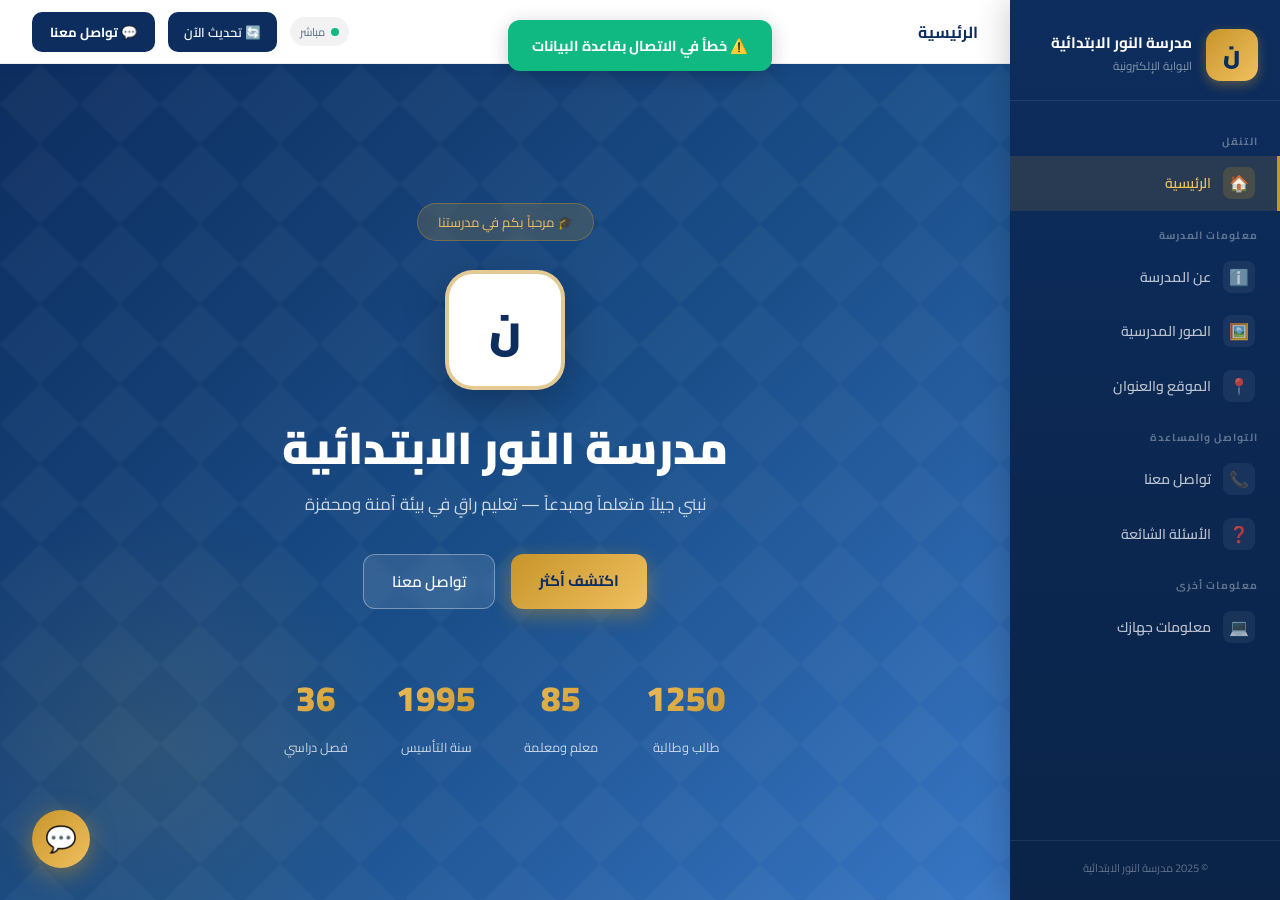
==== index.html @ 51b62fb6 "first commit" ====
<!DOCTYPE html>
<html lang="ar" dir="rtl">
<head>
<meta charset="UTF-8">
<meta name="viewport" content="width=device-width, initial-scale=1.0">
<title>مدرسة النور الابتدائية</title>
<link href="https://fonts.googleapis.com/css2?family=Cairo:wght@300;400;600;700;900&family=Amiri:wght@400;700&display=swap" rel="stylesheet">
<style>
  :root {
    --primary: #0d2d5e;
    --primary-mid: #1a4f8a;
    --primary-light: #2e6db8;
    --accent: #c8952a;
    --accent-light: #f0c060;
    --bg: #f4f6fb;
    --white: #ffffff;
    --text: #0f1d35;
    --text-muted: #5a6a85;
    --card-shadow: 0 4px 24px rgba(13,45,94,0.10);
    --radius: 16px;
    --sidebar-w: 270px;
    --topbar-h: 64px;
  }

  * { margin:0; padding:0; box-sizing:border-box; }

  body {
    font-family: 'Cairo', sans-serif;
    background: var(--bg);
    color: var(--text);
    direction: rtl;
    display: flex;
    min-height: 100vh;
  }

  /* Toast notification */
  #updateToast {
    position: fixed;
    top: 20px;
    left: 50%;
    transform: translateX(-50%) translateY(-100px);
    background: #10b981;
    color: white;
    padding: 12px 24px;
    border-radius: 12px;
    font-weight: 700;
    z-index: 1000;
    transition: transform 0.3s ease;
    box-shadow: 0 4px 20px rgba(0,0,0,0.2);
    font-size: 0.9rem;
  }
  #updateToast.show {
    transform: translateX(-50%) translateY(0);
  }

  /* Refresh button */
  .refresh-btn {
    background: var(--primary);
    color: white;
    border: none;
    padding: 8px 16px;
    border-radius: 10px;
    font-family: 'Cairo', sans-serif;
    font-size: 0.8rem;
    font-weight: 600;
    cursor: pointer;
    display: inline-flex;
    align-items: center;
    gap: 6px;
    transition: all 0.2s;
  }
  .refresh-btn:hover {
    background: var(--primary-light);
    transform: scale(1.02);
  }

  /* Live indicator */
  .live-indicator {
    display: flex;
    align-items: center;
    gap: 6px;
    font-size: 0.7rem;
    color: var(--text-muted);
    background: rgba(0,0,0,0.05);
    padding: 4px 10px;
    border-radius: 20px;
  }
  .live-dot {
    width: 8px;
    height: 8px;
    background: #10b981;
    border-radius: 50%;
    animation: pulse 1.5s infinite;
  }
  @keyframes pulse {
    0% { opacity: 1; transform: scale(1); }
    50% { opacity: 0.5; transform: scale(0.8); }
    100% { opacity: 1; transform: scale(1); }
  }

  #sidebar {
    width: var(--sidebar-w);
    min-height: 100vh;
    background: linear-gradient(180deg, var(--primary) 0%, #0a2347 100%);
    position: fixed;
    right: 0; top: 0; bottom: 0;
    z-index: 200;
    display: flex;
    flex-direction: column;
    box-shadow: -4px 0 30px rgba(0,0,0,0.18);
    transition: transform 0.35s cubic-bezier(.4,0,.2,1);
  }

  .sidebar-header {
    padding: 1.8rem 1.4rem 1.2rem;
    border-bottom: 1px solid rgba(255,255,255,0.08);
    display: flex;
    align-items: center;
    gap: 14px;
  }
  .sidebar-logo {
    width: 52px; height: 52px;
    border-radius: 14px;
    background: linear-gradient(135deg, var(--accent) 0%, var(--accent-light) 100%);
    display: flex; align-items: center; justify-content: center;
    font-size: 1.5rem; font-weight: 900; color: var(--primary);
    flex-shrink: 0;
    box-shadow: 0 4px 12px rgba(200,149,42,0.4);
  }
  .sidebar-title { color: white; font-size: 0.95rem; font-weight: 700; line-height: 1.4; }
  .sidebar-subtitle { color: rgba(255,255,255,0.5); font-size: 0.72rem; margin-top: 2px; }

  .sidebar-nav { flex: 1; padding: 1rem 0; overflow-y: auto; }
  .nav-group-label {
    color: rgba(255,255,255,0.35);
    font-size: 0.65rem;
    font-weight: 700;
    letter-spacing: 0.1em;
    padding: 0.9rem 1.4rem 0.3rem;
    text-transform: uppercase;
  }
  .nav-link {
    display: flex;
    align-items: center;
    gap: 12px;
    padding: 0.7rem 1.4rem;
    color: rgba(255,255,255,0.7);
    text-decoration: none;
    font-size: 0.88rem;
    font-weight: 600;
    transition: background 0.2s, color 0.2s, padding-right 0.2s;
    cursor: pointer;
    border-right: 3px solid transparent;
    position: relative;
  }
  .nav-link:hover {
    background: rgba(255,255,255,0.06);
    color: white;
    padding-right: 1.7rem;
  }
  .nav-link.active {
    background: rgba(200,149,42,0.15);
    color: var(--accent-light);
    border-right-color: var(--accent);
  }
  .nav-link .ni {
    width: 32px; height: 32px;
    border-radius: 8px;
    background: rgba(255,255,255,0.06);
    display: flex; align-items: center; justify-content: center;
    font-size: 1rem; flex-shrink: 0;
    transition: background 0.2s;
  }
  .nav-link:hover .ni, .nav-link.active .ni {
    background: rgba(200,149,42,0.2);
  }

  .sidebar-footer {
    padding: 1rem 1.4rem 1.4rem;
    border-top: 1px solid rgba(255,255,255,0.08);
  }
  .sidebar-footer p { color: rgba(255,255,255,0.35); font-size: 0.7rem; text-align: center; }

  #main-wrapper {
    margin-right: var(--sidebar-w);
    flex: 1;
    min-width: 0;
  }

  #topbar {
    position: sticky; top: 0; z-index: 100;
    height: var(--topbar-h);
    background: rgba(255,255,255,0.92);
    backdrop-filter: blur(12px);
    border-bottom: 1px solid rgba(13,45,94,0.08);
    display: flex; align-items: center;
    justify-content: space-between;
    padding: 0 2rem;
    box-shadow: 0 2px 12px rgba(13,45,94,0.06);
  }
  .topbar-title { font-size: 1rem; font-weight: 700; color: var(--primary); }
  .topbar-actions { display: flex; gap: 0.8rem; align-items: center; }
  .topbar-contact-btn {
    background: var(--primary);
    color: white;
    border: none;
    padding: 8px 18px;
    border-radius: 10px;
    font-family: 'Cairo', sans-serif;
    font-size: 0.82rem;
    font-weight: 700;
    cursor: pointer;
    text-decoration: none;
    transition: background 0.2s, transform 0.15s;
    display: inline-flex; align-items: center; gap: 6px;
  }
  .topbar-contact-btn:hover { background: var(--primary-light); transform: translateY(-1px); }
  #menuToggle {
    display: none;
    background: none; border: none; cursor: pointer;
    font-size: 1.5rem; color: var(--primary);
  }

  .page-section {
    display: none;
    padding: 2.5rem 2rem;
    max-width: 1050px;
    margin: 0 auto;
    animation: fadeIn 0.35s ease;
  }
  .page-section.active { display: block; }
  @keyframes fadeIn { from { opacity:0; transform:translateY(12px); } to { opacity:1; transform:translateY(0); } }

  .section-head { margin-bottom: 2.2rem; }
  .section-head h2 {
    font-size: 1.6rem; font-weight: 900; color: var(--primary);
    display: flex; align-items: center; gap: 10px;
  }
  .section-head p { color: var(--text-muted); font-size: 0.9rem; margin-top: 0.3rem; }
  .section-divider {
    width: 50px; height: 4px;
    background: linear-gradient(90deg, var(--accent), var(--accent-light));
    border-radius: 2px; margin: 0.6rem 0 0;
  }

  #sec-home {
    padding: 0;
    max-width: 100%;
  }
  #sec-home.active { display: block; }

  .hero-banner {
    min-height: calc(100vh - var(--topbar-h));
    background: linear-gradient(135deg, var(--primary) 0%, var(--primary-mid) 55%, #3876c5 100%);
    display: flex; align-items: center; justify-content: center;
    flex-direction: column; text-align: center;
    padding: 4rem 2rem;
    position: relative; overflow: hidden;
  }
  .hero-banner::before {
    content:''; position:absolute; inset:0;
    background: url("data:image/svg+xml,%3Csvg width='80' height='80' viewBox='0 0 80 80' xmlns='http://www.w3.org/2000/svg'%3E%3Cg fill='%23ffffff' fill-opacity='0.03'%3E%3Cpath d='M40 0l40 40-40 40L0 40z'/%3E%3C/g%3E%3C/svg%3E");
  }
  .hero-banner::after {
    content:''; position:absolute;
    width: 500px; height: 500px;
    background: radial-gradient(circle, rgba(200,149,42,0.12) 0%, transparent 70%);
    bottom: -100px; left: -100px; pointer-events: none;
  }
  .hero-badge {
    background: rgba(200,149,42,0.2);
    border: 1px solid rgba(200,149,42,0.4);
    color: var(--accent-light);
    font-size: 0.82rem; padding: 6px 20px;
    border-radius: 20px; margin-bottom: 1.8rem;
    backdrop-filter: blur(4px);
    position: relative; z-index: 1;
  }
  .hero-logo-wrap {
    width: 120px; height: 120px; border-radius: 28px;
    background: white;
    display: flex; align-items: center; justify-content: center;
    margin-bottom: 1.8rem;
    box-shadow: 0 12px 40px rgba(0,0,0,0.25);
    border: 4px solid rgba(200,149,42,0.5);
    font-size: 2.8rem; font-weight: 900; color: var(--primary);
    position: relative; z-index: 1;
  }
  .hero-banner h1 {
    color: white; font-size: clamp(1.8rem,4vw,2.8rem);
    font-weight: 900; line-height: 1.3; margin-bottom: 0.8rem;
    position: relative; z-index: 1;
  }
  .hero-sub {
    color: rgba(255,255,255,0.78); font-size: 1.05rem;
    max-width: 520px; margin-bottom: 2.2rem;
    position: relative; z-index: 1; line-height: 1.7;
  }
  .hero-btns {
    display: flex; gap: 1rem; flex-wrap: wrap; justify-content: center;
    position: relative; z-index: 1;
  }
  .btn-gold {
    background: linear-gradient(135deg, var(--accent), var(--accent-light));
    color: var(--primary); font-family:'Cairo',sans-serif;
    font-weight: 700; font-size: 0.95rem; padding: 12px 28px;
    border: none; border-radius: 12px; cursor: pointer;
    text-decoration: none; transition: transform 0.15s, box-shadow 0.15s;
    box-shadow: 0 6px 20px rgba(200,149,42,0.45);
  }
  .btn-gold:hover { transform: translateY(-2px); box-shadow: 0 10px 28px rgba(200,149,42,0.55); }
  .btn-glass {
    background: rgba(255,255,255,0.1);
    color: white; font-family:'Cairo',sans-serif;
    font-weight: 600; font-size: 0.95rem; padding: 12px 28px;
    border: 1.5px solid rgba(255,255,255,0.35); border-radius: 12px;
    cursor: pointer; text-decoration: none;
    transition: background 0.2s;
    backdrop-filter: blur(4px);
  }
  .btn-glass:hover { background: rgba(255,255,255,0.18); }

  .hero-stats {
    display: flex; gap: 3rem; margin-top: 3.5rem;
    flex-wrap: wrap; justify-content: center;
    position: relative; z-index: 1;
  }
  .hero-stat { color: white; text-align: center; }
  .hero-stat .num {
    font-size: 2.2rem; font-weight: 900;
    background: linear-gradient(135deg, var(--accent-light), var(--accent));
    -webkit-background-clip: text; -webkit-text-fill-color: transparent;
    background-clip: text;
    display: block;
  }
  .hero-stat .lbl { font-size: 0.8rem; opacity: 0.75; margin-top: 2px; }

  .info-grid {
    display: grid;
    grid-template-columns: repeat(auto-fill, minmax(230px, 1fr));
    gap: 1.2rem;
  }
  .info-card {
    background: white; border-radius: var(--radius);
    padding: 1.6rem; box-shadow: var(--card-shadow);
    transition: transform 0.2s, box-shadow 0.2s;
    border-top: 4px solid transparent;
    background-clip: padding-box;
    position: relative;
    overflow: hidden;
  }
  .info-card::before {
    content: '';
    position: absolute; top: 0; right: 0; left: 0; height: 4px;
    background: linear-gradient(90deg, var(--primary-mid), var(--primary-light));
    border-radius: var(--radius) var(--radius) 0 0;
  }
  .info-card:hover { transform: translateY(-5px); box-shadow: 0 12px 32px rgba(13,45,94,0.15); }
  .info-card .icon {
    width: 48px; height: 48px; border-radius: 12px;
    background: linear-gradient(135deg, #e8f0fc, #d0e2f7);
    display: flex; align-items: center; justify-content: center;
    font-size: 1.5rem; margin-bottom: 1rem;
  }
  .info-card h3 { font-size: 0.92rem; font-weight: 700; color: var(--primary); margin-bottom: 0.4rem; }
  .info-card p { font-size: 0.83rem; color: var(--text-muted); line-height: 1.7; }

  .gallery-grid {
    display: grid;
    grid-template-columns: repeat(auto-fill, minmax(250px, 1fr));
    gap: 1.2rem;
  }
  .gallery-item {
    border-radius: var(--radius); overflow: hidden;
    position: relative; aspect-ratio: 4/3;
    cursor: pointer; box-shadow: var(--card-shadow);
    transition: transform 0.3s, box-shadow 0.3s;
  }
  .gallery-item:hover { transform: scale(1.04); box-shadow: 0 16px 40px rgba(13,45,94,0.2); }
  .gallery-item img { width:100%; height:100%; object-fit:cover; }
  .gallery-placeholder {
    width:100%; height:100%;
    background: linear-gradient(135deg, #d4e6f9, #b0ccf0);
    display: flex; align-items: center; justify-content: center;
    font-size: 3rem;
  }
  .gallery-caption {
    position: absolute; bottom: 0; right: 0; left: 0;
    background: linear-gradient(transparent, rgba(10,30,70,0.85));
    color: white; padding: 1.2rem 0.9rem 0.7rem;
    font-size: 0.82rem; font-weight: 600;
    opacity: 0; transition: opacity 0.3s;
  }
  .gallery-item:hover .gallery-caption { opacity: 1; }

  .address-card {
    background: linear-gradient(135deg, var(--primary) 0%, #0a2347 100%);
    border-radius: var(--radius); padding: 2rem;
    max-width: 680px;
  }
  .address-row {
    display: flex; align-items: flex-start; gap: 14px;
    padding: 0.85rem 0; border-bottom: 1px solid rgba(255,255,255,0.1);
  }
  .address-row:last-child { border-bottom: none; }
  .aicon {
    width: 40px; height: 40px; border-radius: 10px;
    background: rgba(255,255,255,0.1);
    display: flex; align-items: center; justify-content: center;
    font-size: 1.2rem; flex-shrink: 0;
  }
  .atext { font-size: 0.9rem; line-height: 1.6; color: rgba(255,255,255,0.88); }
  .atext strong { color: white; font-weight: 700; }
  .map-link {
    display: flex; align-items: center; justify-content: center; gap: 8px;
    margin-top: 1.5rem; padding: 12px;
    background: rgba(255,255,255,0.1); border: 1.5px dashed rgba(255,255,255,0.3);
    border-radius: 12px; color: rgba(255,255,255,0.75);
    font-size: 0.88rem; font-weight: 600; text-decoration: none;
    transition: background 0.2s;
  }
  .map-link:hover { background: rgba(255,255,255,0.18); color: white; }

  .contact-grid {
    display: grid;
    grid-template-columns: repeat(auto-fit, minmax(240px, 1fr));
    gap: 1.4rem; max-width: 680px;
  }
  .contact-card {
    background: white; border-radius: var(--radius);
    padding: 2.2rem 1.5rem; text-align: center;
    box-shadow: var(--card-shadow); text-decoration: none; color: inherit;
    display: block; transition: transform 0.2s, box-shadow 0.2s;
    position: relative; overflow: hidden;
  }
  .contact-card::after {
    content: '';
    position: absolute; bottom: 0; right: 0; left: 0; height: 4px;
  }
  .contact-card.gmail::after { background: #EA4335; }
  .contact-card.whatsapp::after { background: #25D366; }
  .contact-card:hover { transform: translateY(-6px); box-shadow: 0 16px 40px rgba(13,45,94,0.15); }
  .contact-card .c-icon {
    width: 70px; height: 70px; border-radius: 20px;
    display: flex; align-items: center; justify-content: center;
    font-size: 2.2rem; margin: 0 auto 1.2rem;
  }
  .contact-card.gmail .c-icon { background: #fef1f1; }
  .contact-card.whatsapp .c-icon { background: #f0faf4; }
  .contact-card h3 { font-size: 1rem; font-weight: 700; color: var(--primary); margin-bottom: 0.4rem; }
  .contact-card p { font-size: 0.83rem; color: var(--text-muted); }
  .contact-card .c-tag { font-size: 0.78rem; font-weight: 700; margin-top: 0.6rem; }
  .contact-card.gmail .c-tag { color: #EA4335; }
  .contact-card.whatsapp .c-tag { color: #25D366; }

  .faq-list { max-width: 760px; }
  .faq-item {
    background: white; border-radius: 12px;
    margin-bottom: 0.9rem; overflow: hidden;
    box-shadow: 0 2px 12px rgba(13,45,94,0.06);
    transition: box-shadow 0.2s;
  }
  .faq-item:hover { box-shadow: 0 6px 20px rgba(13,45,94,0.1); }
  .faq-q {
    padding: 1.1rem 1.4rem; font-weight: 700;
    cursor: pointer; display: flex; justify-content: space-between; align-items: center;
    background: white; font-size: 0.92rem; color: var(--text);
    transition: background 0.2s;
    user-select: none;
  }
  .faq-q:hover { background: #f5f8ff; }
  .faq-item.open .faq-q { background: #eef4ff; color: var(--primary); }
  .faq-arrow {
    width: 28px; height: 28px; border-radius: 8px;
    background: rgba(13,45,94,0.08); display: flex; align-items: center; justify-content: center;
    font-size: 0.75rem; color: var(--primary-mid); flex-shrink: 0;
    transition: transform 0.35s, background 0.2s;
  }
  .faq-item.open .faq-arrow { transform: rotate(180deg); background: var(--primary-mid); color: white; }
  .faq-a {
    padding: 0 1.4rem; max-height: 0; overflow: hidden;
    transition: max-height 0.4s cubic-bezier(.4,0,.2,1), padding 0.3s;
    font-size: 0.87rem; color: var(--text-muted); line-height: 1.9;
  }
  .faq-item.open .faq-a { max-height: 400px; padding: 0.8rem 1.4rem 1.3rem; }

  .device-card {
    background: white; border-radius: var(--radius); padding: 2rem;
    box-shadow: var(--card-shadow); max-width: 680px;
  }
  .device-row {
    display: flex; justify-content: space-between; align-items: center;
    padding: 0.85rem 0; border-bottom: 1px solid #eef2f9; font-size: 0.88rem;
  }
  .device-row:last-child { border-bottom: none; }
  .device-label { color: var(--text-muted); font-weight: 600; display: flex; gap: 8px; align-items: center; }
  .device-value { color: var(--primary); font-weight: 700; text-align: left; max-width: 55%; word-break: break-all; }

  #floatHelp {
    position: fixed; bottom: 2rem; left: 2rem; z-index: 300;
    width: 58px; height: 58px; border-radius: 50%;
    background: linear-gradient(135deg, var(--accent), var(--accent-light));
    color: var(--primary); border: none; font-size: 1.6rem;
    cursor: pointer; box-shadow: 0 6px 24px rgba(200,149,42,0.5);
    display: flex; align-items: center; justify-content: center;
    transition: transform 0.2s;
  }
  #floatHelp:hover { transform: scale(1.1) rotate(-8deg); }

  #helpModal {
    display: none; position: fixed; inset: 0;
    background: rgba(13,29,53,0.65); backdrop-filter: blur(4px);
    z-index: 500; align-items: center; justify-content: center; padding: 1rem;
  }
  #helpModal.show { display: flex; }
  .modal-box {
    background: white; border-radius: 24px; padding: 2.2rem;
    max-width: 420px; width: 100%;
    box-shadow: 0 24px 80px rgba(0,0,0,0.3); text-align: center;
    animation: modalIn 0.3s cubic-bezier(.4,0,.2,1);
  }
  @keyframes modalIn { from { opacity:0; transform:scale(0.92) translateY(20px); } to { opacity:1; transform:none; } }
  .modal-icon { font-size: 2.8rem; margin-bottom: 0.8rem; }
  .modal-box h2 { color: var(--primary); font-size: 1.25rem; font-weight: 900; margin-bottom: 0.4rem; }
  .modal-box p { color: var(--text-muted); font-size: 0.88rem; margin-bottom: 1.8rem; }
  .modal-actions { display: flex; flex-direction: column; gap: 0.8rem; }
  .modal-btn {
    padding: 13px; border-radius: 12px; font-family: 'Cairo', sans-serif;
    font-size: 0.92rem; font-weight: 700; cursor: pointer;
    text-decoration: none; border: none;
    display: flex; align-items: center; justify-content: center; gap: 8px;
    transition: opacity 0.2s, transform 0.15s;
  }
  .modal-btn:hover { opacity: 0.9; transform: translateY(-1px); }
  .modal-close { background: #f0f4fa; color: var(--text-muted); }

  #overlay { display: none; position: fixed; inset: 0; background: rgba(0,0,0,0.5); z-index: 150; }

  @media (max-width: 768px) {
    #sidebar {
      transform: translateX(100%);
    }
    #sidebar.open {
      transform: translateX(0);
    }
    #overlay.show { display: block; }
    #main-wrapper { margin-right: 0; }
    #menuToggle { display: flex; }
    .hero-stats { gap: 1.8rem; }
  }
</style>
</head>
<body>

<!-- Toast notification -->
<div id="updateToast">🔄 تم تحديث المحتوى!</div>

<!-- OVERLAY for mobile -->
<div id="overlay" onclick="closeSidebar()"></div>

<!-- ═══ SIDEBAR ═══ -->
<aside id="sidebar">
  <div class="sidebar-header">
    <div class="sidebar-logo" id="sbLogo">ن</div>
    <div>
      <div class="sidebar-title" id="sbName">مدرسة النور الابتدائية</div>
      <div class="sidebar-subtitle">البوابة الإلكترونية</div>
    </div>
  </div>

  <nav class="sidebar-nav">
    <div class="nav-group-label">التنقل</div>
    <a class="nav-link active" onclick="showSection('sec-home')">
      <span class="ni">🏠</span> الرئيسية
    </a>

    <div class="nav-group-label">معلومات المدرسة</div>
    <a class="nav-link" onclick="showSection('sec-info')">
      <span class="ni">ℹ️</span> عن المدرسة
    </a>
    <a class="nav-link" onclick="showSection('sec-gallery')">
      <span class="ni">🖼️</span> الصور المدرسية
    </a>
    <a class="nav-link" onclick="showSection('sec-address')">
      <span class="ni">📍</span> الموقع والعنوان
    </a>

    <div class="nav-group-label">التواصل والمساعدة</div>
    <a class="nav-link" onclick="showSection('sec-contact')">
      <span class="ni">📞</span> تواصل معنا
    </a>
    <a class="nav-link" onclick="showSection('sec-faq')">
      <span class="ni">❓</span> الأسئلة الشائعة
    </a>

    <div class="nav-group-label">معلومات أخرى</div>
    <a class="nav-link" onclick="showSection('sec-device')">
      <span class="ni">💻</span> معلومات جهازك
    </a>
  </nav>

  <div class="sidebar-footer">
    <p>© 2025 مدرسة النور الابتدائية</p>
  </div>
</aside>

<!-- ═══ MAIN WRAPPER ═══ -->
<div id="main-wrapper">

  <!-- TOPBAR -->
  <div id="topbar">
    <div style="display:flex;align-items:center;gap:12px">
      <button id="menuToggle" onclick="toggleSidebar()">☰</button>
      <span class="topbar-title" id="topbarTitle">الرئيسية</span>
    </div>
    <div class="topbar-actions">
      <div class="live-indicator">
        <span class="live-dot"></span>
        <span>مباشر</span>
      </div>
      <button class="refresh-btn" onclick="manualRefresh()">
        🔄 تحديث الآن
      </button>
      <button class="topbar-contact-btn" onclick="document.getElementById('helpModal').classList.add('show')">
        💬 تواصل معنا
      </button>
    </div>
  </div>

  <!-- ═══════ SECTION: HOME ═══════ -->
  <section class="page-section active" id="sec-home" style="padding:0;max-width:100%">
    <div class="hero-banner" id="heroBanner">
      <div class="hero-badge">🎓 مرحباً بكم في مدرستنا</div>
      <div class="hero-logo-wrap" id="heroLogoWrap">
        <span id="heroLogoText">ن</span>
      </div>
      <h1 id="heroTitle">مدرسة النور الابتدائية</h1>
      <p class="hero-sub" id="heroSubtitle">نبني جيلاً متعلماً ومبدعاً — تعليم راقٍ في بيئة آمنة ومحفزة</p>
      <div class="hero-btns">
        <a href="#" onclick="showSection('sec-info')" class="btn-gold">اكتشف أكثر</a>
        <a href="#" onclick="showSection('sec-contact')" class="btn-glass">تواصل معنا</a>
      </div>
      <div class="hero-stats">
        <div class="hero-stat"><span class="num" id="statStudents">1250</span><span class="lbl">طالب وطالبة</span></div>
        <div class="hero-stat"><span class="num" id="statTeachers">85</span><span class="lbl">معلم ومعلمة</span></div>
        <div class="hero-stat"><span class="num" id="statYear">1995</span><span class="lbl">سنة التأسيس</span></div>
        <div class="hero-stat"><span class="num" id="statClasses">36</span><span class="lbl">فصل دراسي</span></div>
      </div>
    </div>
  </section>

  <!-- ═══════ SECTION: INFO ═══════ -->
  <section class="page-section" id="sec-info">
    <div class="section-head">
      <h2>ℹ️ معلومات عن المدرسة</h2>
      <p>كل ما تحتاج معرفته عن مدرستنا</p>
      <div class="section-divider"></div>
    </div>
    <div class="info-grid">
      <div class="info-card">
        <div class="icon">🕐</div>
        <h3>الدوام الرسمي</h3>
        <p id="infoHours">من 7:30 صباحاً حتى 1:30 ظهراً — أيام الأحد إلى الخميس</p>
      </div>
      <div class="info-card">
        <div class="icon">📞</div>
        <h3>الهاتف</h3>
        <p id="infoPhone">+966 11 234 5678</p>
      </div>
      <div class="info-card">
        <div class="icon">📧</div>
        <h3>البريد الإلكتروني</h3>
        <p id="infoEmail">info@alnoor.edu.sa</p>
      </div>
      <div class="info-card">
        <div class="icon">👨‍💼</div>
        <h3>مدير المدرسة</h3>
        <p id="infoPrincipal">الأستاذ / أحمد العلي</p>
      </div>
      <div class="info-card">
        <div class="icon">🏫</div>
        <h3>المرحلة الدراسية</h3>
        <p id="infoLevel">المرحلة الابتدائية — الصف الأول حتى السادس</p>
      </div>
      <div class="info-card">
        <div class="icon">📍</div>
        <h3>الموقع</h3>
        <p id="infoLocation">حي النور، الرياض، المملكة العربية السعودية</p>
      </div>
    </div>
  </section>

  <!-- ═══════ SECTION: GALLERY ═══════ -->
  <section class="page-section" id="sec-gallery">
    <div class="section-head">
      <h2>🖼️ الصور المدرسية</h2>
      <p>لقطات من حياتنا المدرسية</p>
      <div class="section-divider"></div>
    </div>
    <div class="gallery-grid" id="galleryGrid">
      <div class="gallery-item"><div class="gallery-placeholder">🏫</div><div class="gallery-caption">جاري التحميل...</div></div>
    </div>
  </section>

  <!-- ═══════ SECTION: ADDRESS ═══════ -->
  <section class="page-section" id="sec-address">
    <div class="section-head">
      <h2>📍 الموقع والعنوان</h2>
      <p>زورونا أو تواصلوا معنا</p>
      <div class="section-divider"></div>
    </div>
    <div class="address-card">
      <div class="address-row">
        <div class="aicon">📍</div>
        <div class="atext"><strong>العنوان:</strong><br><span id="addrStreet">شارع النور، حي النور، الرياض</span></div>
      </div>
      <div class="address-row">
        <div class="aicon">📮</div>
        <div class="atext"><strong>الرمز البريدي:</strong> <span id="addrPostal">11451</span></div>
      </div>
      <div class="address-row">
        <div class="aicon">📞</div>
        <div class="atext"><strong>الهاتف:</strong> <span id="addrPhone">+966 11 234 5678</span></div>
      </div>
      <div class="address-row">
        <div class="aicon">📠</div>
        <div class="atext"><strong>الفاكس:</strong> <span id="addrFax">+966 11 234 5679</span></div>
      </div>
      <div class="address-row">
        <div class="aicon">🕐</div>
        <div class="atext"><strong>ساعات الدوام:</strong> <span id="addrHours">الأحد – الخميس: 7:30 ص – 1:30 م</span></div>
      </div>
      <a href="https://maps.google.com" target="_blank" class="map-link">
        🗺️ فتح الموقع في خرائط Google
      </a>
    </div>
  </section>

  <!-- ═══════ SECTION: CONTACT ═══════ -->
  <section class="page-section" id="sec-contact">
    <div class="section-head">
      <h2>📞 تواصل معنا</h2>
      <p>اختر الطريقة التي تناسبك</p>
      <div class="section-divider"></div>
    </div>
    <div class="contact-grid">
      <a href="mailto:info@alnoor.edu.sa" class="contact-card gmail" id="gmailCard">
        <div class="c-icon">📧</div>
        <h3>البريد الإلكتروني</h3>
        <p id="gmailText">info@alnoor.edu.sa</p>
        <p class="c-tag">Gmail ✉️</p>
      </a>
      <a href="https://wa.me/966512345678" target="_blank" class="contact-card whatsapp" id="whatsappCard">
        <div class="c-icon">📱</div>
        <h3>واتساب</h3>
        <p id="whatsappText">+966 51 234 5678</p>
        <p class="c-tag">WhatsApp 💬</p>
      </a>
    </div>
  </section>

  <!-- ═══════ SECTION: FAQ ═══════ -->
  <section class="page-section" id="sec-faq">
    <div class="section-head">
      <h2>❓ الأسئلة الشائعة</h2>
      <p>إجابات على أبرز الأسئلة</p>
      <div class="section-divider"></div>
    </div>
    <div class="faq-list" id="faqList">
      <div class="faq-item"><div class="faq-q">جاري التحميل... <span class="faq-arrow">▾</span></div><div class="faq-a"></div></div>
    </div>
  </section>

  <!-- ═══════ SECTION: DEVICE ═══════ -->
  <section class="page-section" id="sec-device">
    <div class="section-head">
      <h2>💻 معلومات جهازك</h2>
      <p>بيانات تلقائية من متصفحك</p>
      <div class="section-divider"></div>
    </div>
    <div class="device-card">
      <div class="device-row"><span class="device-label">🌐 المتصفح</span><span class="device-value" id="devBrowser">—</span></div>
      <div class="device-row"><span class="device-label">💻 نظام التشغيل</span><span class="device-value" id="devOS">—</span></div>
      <div class="device-row"><span class="device-label">📱 نوع الجهاز</span><span class="device-value" id="devType">—</span></div>
      <div class="device-row"><span class="device-label">🖥️ الدقة</span><span class="device-value" id="devResolution">—</span></div>
      <div class="device-row"><span class="device-label">🌍 اللغة</span><span class="device-value" id="devLang">—</span></div>
      <div class="device-row"><span class="device-label">⏰ المنطقة الزمنية</span><span class="device-value" id="devTZ">—</span></div>
      <div class="device-row"><span class="device-label">📅 التاريخ والوقت</span><span class="device-value" id="devDateTime">—</span></div>
    </div>
  </section>

</div>

<!-- FLOATING HELP -->
<button id="floatHelp" onclick="document.getElementById('helpModal').classList.add('show')" title="مساعدة">💬</button>

<!-- HELP MODAL -->
<div id="helpModal" onclick="if(event.target===this)this.classList.remove('show')">
  <div class="modal-box">
    <div class="modal-icon">💬</div>
    <h2>كيف نساعدك؟</h2>
    <p>اختر طريقة التواصل المناسبة لك</p>
    <div class="modal-actions">
      <a class="modal-btn" id="modalGmail" href="mailto:info@alnoor.edu.sa" style="background:#EA4335;color:white">📧 مراسلة عبر البريد الإلكتروني</a>
      <a class="modal-btn" id="modalWhatsApp" href="https://wa.me/966512345678" target="_blank" style="background:#25D366;color:white">📱 التواصل عبر واتساب</a>
      <a class="modal-btn" href="#" style="background:#eef4ff;color:var(--primary)" onclick="document.getElementById('helpModal').classList.remove('show');showSection('sec-faq')">📖 عرض الأسئلة الشائعة</a>
      <button class="modal-btn modal-close" onclick="document.getElementById('helpModal').classList.remove('show')">✕ إغلاق</button>
    </div>
  </div>
</div>

<script src="js/supabase.js"></script>
<script src="js/main.js"></script>
<script>
// ─── SECTION NAVIGATION ───
const sectionTitles = {
  'sec-home': 'الرئيسية',
  'sec-info': 'عن المدرسة',
  'sec-gallery': 'الصور المدرسية',
  'sec-address': 'الموقع والعنوان',
  'sec-contact': 'تواصل معنا',
  'sec-faq': 'الأسئلة الشائعة',
  'sec-device': 'معلومات جهازك'
};

function showSection(id) {
  document.querySelectorAll('.page-section').forEach(s => s.classList.remove('active'));
  document.querySelectorAll('.nav-link').forEach(l => l.classList.remove('active'));
  const section = document.getElementById(id);
  if (section) section.classList.add('active');
  const link = document.querySelector(`[onclick="showSection('${id}')"]`);
  if (link) link.classList.add('active');
  const titleEl = document.getElementById('topbarTitle');
  if (titleEl) titleEl.textContent = sectionTitles[id] || '';
  closeSidebar();
  window.scrollTo(0, 0);
}

// ─── SIDEBAR MOBILE ───
function toggleSidebar() {
  document.getElementById('sidebar').classList.toggle('open');
  document.getElementById('overlay').classList.toggle('show');
}
function closeSidebar() {
  document.getElementById('sidebar').classList.remove('open');
  document.getElementById('overlay').classList.remove('show');
}

// ─── FAQ ACCORDION ───
function initFaqAccordion() {
  document.querySelectorAll('.faq-item').forEach(item => {
    const q = item.querySelector('.faq-q');
    if (q && !q.hasListener) {
      q.hasListener = true;
      q.addEventListener('click', (e) => {
        e.stopPropagation();
        const wasOpen = item.classList.contains('open');
        document.querySelectorAll('.faq-item').forEach(i => i.classList.remove('open'));
        if (!wasOpen) item.classList.add('open');
      });
    }
  });
}
</script>
</body>
</html>
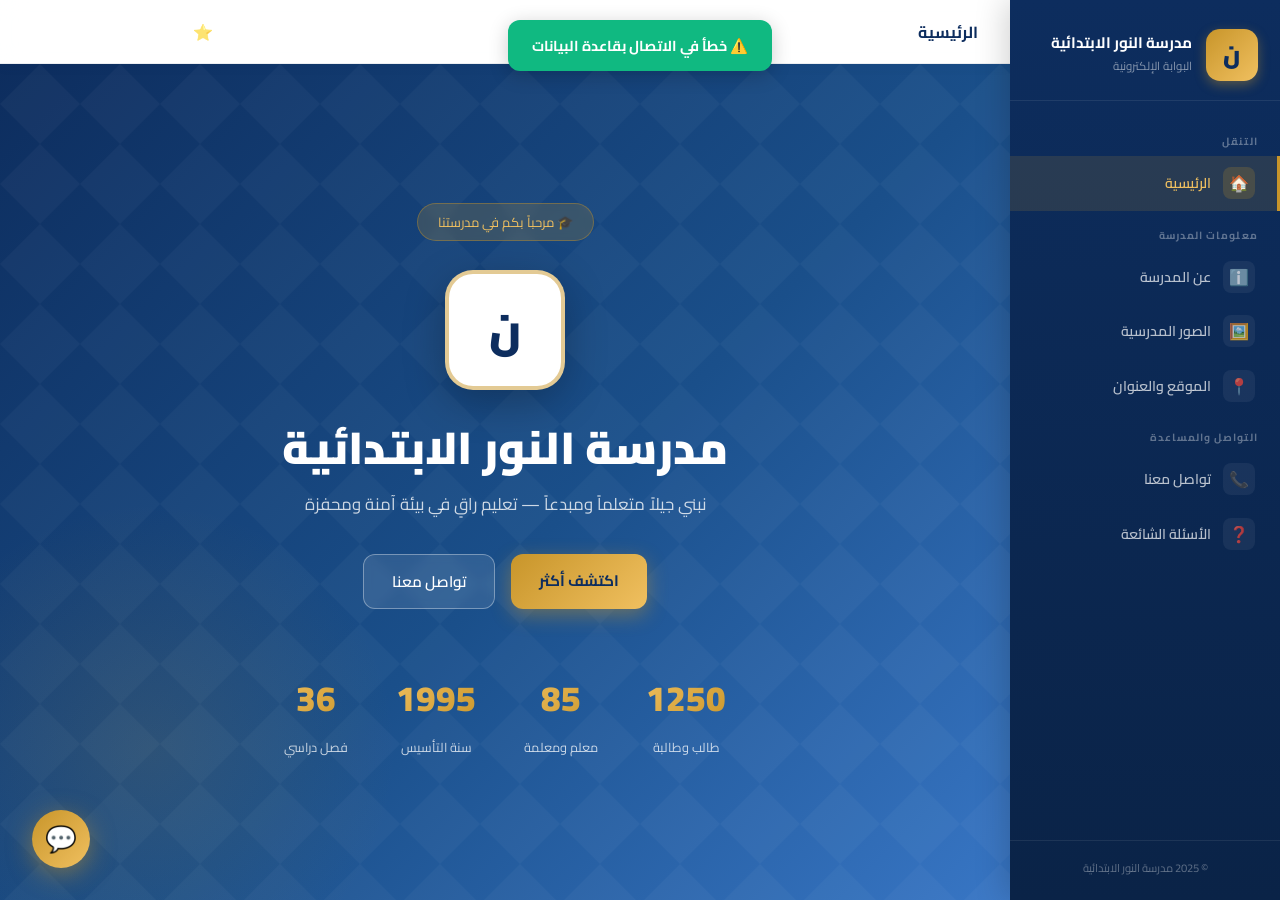
==== commit a5e124ad: "الإصدار الأول - المشروع المدرسي - تم الإنشاء بتاريخ Sun Jun  7 02:56:10 AM +01 2026" ====
--- a/index.html
+++ b/index.html
@@ -3,8 +3,9 @@
 <head>
 <meta charset="UTF-8">
 <meta name="viewport" content="width=device-width, initial-scale=1.0">
-<title>مدرسة النور الابتدائية</title>
+<title>مدرسة pix الابتدائية</title>
 <link href="https://fonts.googleapis.com/css2?family=Cairo:wght@300;400;600;700;900&family=Amiri:wght@400;700&display=swap" rel="stylesheet">
+<link rel="stylesheet" href="https://cdnjs.cloudflare.com/ajax/libs/font-awesome/6.5.1/css/all.min.css">
 <style>
   :root {
     --primary: #0d2d5e;
@@ -548,6 +549,117 @@
     #menuToggle { display: flex; }
     .hero-stats { gap: 1.8rem; }
   }
+
+
+    /* فريق المدرسة والتقييمات */
+  .row {
+    display: flex;
+    flex-wrap: wrap;
+    gap: 1rem;
+  }
+  .col-12 { width: 100%; }
+  .col-md-6 { width: calc(50% - 0.5rem); }
+  .col-lg-4 { width: calc(33.333% - 0.7rem); }
+  @media (max-width: 768px) {
+    .col-md-6, .col-lg-4 { width: 100%; }
+  }
+  .form-group {
+    margin-bottom: 1rem;
+  }
+  .form-group label {
+    display: block;
+    margin-bottom: 0.5rem;
+    font-weight: 600;
+    color: var(--text-muted);
+    font-size: 0.85rem;
+  }
+  .form-control {
+    width: 100%;
+    padding: 10px;
+    border: 1px solid var(--border);
+    border-radius: 8px;
+    font-family: 'Cairo', sans-serif;
+    font-size: 0.9rem;
+  }
+  .review-item {
+    border-bottom: 1px solid var(--border);
+    padding: 1rem 0;
+  }
+  .review-item:last-child {
+    border-bottom: none;
+  }
+  .review-name {
+    display: flex;
+    align-items: center;
+    gap: 10px;
+    flex-wrap: wrap;
+    margin-bottom: 0.5rem;
+  }
+  .review-stars {
+    direction: ltr;
+    color: var(--accent);
+    font-size: 0.85rem;
+  }
+  .review-comment {
+    color: var(--text-muted);
+    line-height: 1.6;
+  }
+  .review-date {
+    font-size: 0.7rem;
+    color: var(--text-muted);
+  }
+  .btn-adm {
+    padding: 6px 12px;
+    border-radius: 6px;
+    font-family: 'Cairo', sans-serif;
+    font-size: 0.75rem;
+    font-weight: 600;
+    cursor: pointer;
+    border: none;
+    transition: opacity 0.2s;
+  }
+  .btn-sm {
+    padding: 4px 8px;
+    font-size: 0.7rem;
+  }
+  .btn-danger {
+    background: #dc2626;
+    color: white;
+  }
+  .mt-2 {
+    margin-top: 0.5rem;
+  }
+  .mt-3 {
+    margin-top: 1rem;
+  }
+  .spinner-border {
+    width: 2rem;
+    height: 2rem;
+    border: 0.2em solid currentColor;
+    border-right-color: transparent;
+    border-radius: 50%;
+    animation: spinner-border 0.75s linear infinite;
+    display: inline-block;
+  }
+  @keyframes spinner-border {
+    to { transform: rotate(360deg); }
+  }
+  .text-center {
+    text-align: center;
+  }
+  .text-muted {
+    color: var(--text-muted);
+  }
+  .visually-hidden {
+    position: absolute;
+    width: 1px;
+    height: 1px;
+    padding: 0;
+    margin: -1px;
+    overflow: hidden;
+    clip: rect(0,0,0,0);
+    border: 0;
+  }
 </style>
 </head>
 <body>
@@ -592,11 +704,6 @@
     <a class="nav-link" onclick="showSection('sec-faq')">
       <span class="ni">❓</span> الأسئلة الشائعة
     </a>
-
-    <div class="nav-group-label">معلومات أخرى</div>
-    <a class="nav-link" onclick="showSection('sec-device')">
-      <span class="ni">💻</span> معلومات جهازك
-    </a>
   </nav>
 
   <div class="sidebar-footer">
@@ -613,18 +720,104 @@
       <button id="menuToggle" onclick="toggleSidebar()">☰</button>
       <span class="topbar-title" id="topbarTitle">الرئيسية</span>
     </div>
-    <div class="topbar-actions">
-      <div class="live-indicator">
-        <span class="live-dot"></span>
-        <span>مباشر</span>
-      </div>
-      <button class="refresh-btn" onclick="manualRefresh()">
-        🔄 تحديث الآن
+
+    <div class="nav-group-label">فريق المدرسة</div>
+    <a class="nav-link" onclick="showSection('sec-team')">
+      <span class="ni">👨‍🏫</span> فريق المدرسة
+    </a>
+
+    <div class="nav-group-label">التقييمات</div>
+    <a class="nav-link" onclick="showSection('sec-reviews')">
+      <span class="ni">⭐</span> تقييمات أولياء الأمور
+    </a>
+
+      <!-- ═══════ SECTION: TEAM (فريق المدرسة) ═══════ -->
+  <section class="page-section" id="sec-team">
+    <div class="section-head">
+      <h2>👨‍🏫 فريق المدرسة</h2>
+      <p>تعرف على طاقمنا التعليمي والإداري</p>
+      <div class="section-divider"></div>
+    </div>
+    <div class="row g-3" id="staffList">
+      <div class="col-12 text-center">
+        <div class="spinner-border text-primary" role="status">
+          <span class="visually-hidden">جاري التحميل...</span>
+        </div>
+      </div>
+    </div>
+  </section>
+
+  <!-- ═══════ SECTION: REVIEWS (تقييمات المدرسة) ═══════ -->
+  <section class="page-section" id="sec-reviews">
+    <div class="section-head">
+      <h2>⭐ تقييمات أولياء الأمور</h2>
+      <p>شاركنا رأيك في مدرستنا</p>
+      <div class="section-divider"></div>
+    </div>
+
+    <!-- عرض متوسط التقييم -->
+    <div class="row mb-4">
+      <div class="col-12 text-center">
+        <div class="info-card" style="display: inline-block; min-width: 250px;">
+          <div class="average-rating">
+            <div style="font-size: 3rem; font-weight: 900; color: var(--accent);" id="avgRating">0</div>
+            <div class="stars" id="avgStars" style="font-size: 1.3rem; margin: 0.5rem 0; direction: ltr;">
+              <i class="far fa-star"></i><i class="far fa-star"></i><i class="far fa-star"></i><i class="far fa-star"></i><i class="far fa-star"></i>
+            </div>
+            <div id="totalReviews" style="color: var(--text-muted);">0 تقييم</div>
+          </div>
+        </div>
+      </div>
+    </div>
+
+    <!-- إضافة تقييم جديد -->
+    <div class="info-card mb-4">
+      <div class="info-card-title" style="font-weight: 700; margin-bottom: 1rem; font-size: 1.1rem;">
+        <i class="fas fa-edit"></i> أضف تقييمك
+      </div>
+      <div class="row g-3">
+        <div class="col-12 col-md-4">
+          <div class="form-group">
+            <label>اسمك</label>
+            <input type="text" id="reviewerName" class="form-control" placeholder="أبو محمد" style="width:100%; padding: 10px; border-radius: 8px; border: 1px solid #ddd;">
+          </div>
+        </div>
+        <div class="col-12 col-md-4">
+          <div class="form-group">
+            <label>تقييمك</label>
+            <div class="rating-input" id="ratingInput" style="direction: ltr; text-align: right;">
+              <i class="far fa-star" data-rating="1" style="cursor: pointer; font-size: 1.5rem; margin: 0 2px; color: var(--accent);"></i>
+              <i class="far fa-star" data-rating="2" style="cursor: pointer; font-size: 1.5rem; margin: 0 2px; color: var(--accent);"></i>
+              <i class="far fa-star" data-rating="3" style="cursor: pointer; font-size: 1.5rem; margin: 0 2px; color: var(--accent);"></i>
+              <i class="far fa-star" data-rating="4" style="cursor: pointer; font-size: 1.5rem; margin: 0 2px; color: var(--accent);"></i>
+              <i class="far fa-star" data-rating="5" style="cursor: pointer; font-size: 1.5rem; margin: 0 2px; color: var(--accent);"></i>
+            </div>
+            <input type="hidden" id="reviewRating" value="0">
+          </div>
+        </div>
+        <div class="col-12 col-md-4">
+          <div class="form-group">
+            <label>تعليقك</label>
+            <textarea id="reviewComment" class="form-control" rows="1" placeholder="شاركنا رأيك..." style="width:100%; padding: 10px; border-radius: 8px; border: 1px solid #ddd;"></textarea>
+          </div>
+        </div>
+      </div>
+      <button class="btn-gold" onclick="submitReview()" style="margin-top: 1rem; border: none; cursor: pointer;">
+        <i class="fas fa-paper-plane"></i> إرسال التقييم
       </button>
-      <button class="topbar-contact-btn" onclick="document.getElementById('helpModal').classList.add('show')">
-        💬 تواصل معنا
-      </button>
-    </div>
+    </div>
+
+    <!-- عرض التقييمات -->
+    <div class="info-card">
+      <div class="info-card-title" style="font-weight: 700; margin-bottom: 1rem; font-size: 1.1rem;">
+        <i class="fas fa-comments"></i> آراء أولياء الأمور
+      </div>
+      <div id="reviewsList" class="reviews-list">
+        <div class="text-center text-muted"><i class="fas fa-spinner fa-spin"></i> جاري التحميل...</div>
+      </div>
+    </div>
+  </section>
+
   </div>
 
   <!-- ═══════ SECTION: HOME ═══════ -->
@@ -771,23 +964,6 @@
     </div>
   </section>
 
-  <!-- ═══════ SECTION: DEVICE ═══════ -->
-  <section class="page-section" id="sec-device">
-    <div class="section-head">
-      <h2>💻 معلومات جهازك</h2>
-      <p>بيانات تلقائية من متصفحك</p>
-      <div class="section-divider"></div>
-    </div>
-    <div class="device-card">
-      <div class="device-row"><span class="device-label">🌐 المتصفح</span><span class="device-value" id="devBrowser">—</span></div>
-      <div class="device-row"><span class="device-label">💻 نظام التشغيل</span><span class="device-value" id="devOS">—</span></div>
-      <div class="device-row"><span class="device-label">📱 نوع الجهاز</span><span class="device-value" id="devType">—</span></div>
-      <div class="device-row"><span class="device-label">🖥️ الدقة</span><span class="device-value" id="devResolution">—</span></div>
-      <div class="device-row"><span class="device-label">🌍 اللغة</span><span class="device-value" id="devLang">—</span></div>
-      <div class="device-row"><span class="device-label">⏰ المنطقة الزمنية</span><span class="device-value" id="devTZ">—</span></div>
-      <div class="device-row"><span class="device-label">📅 التاريخ والوقت</span><span class="device-value" id="devDateTime">—</span></div>
-    </div>
-  </section>
 
 </div>
 
@@ -809,19 +985,12 @@
   </div>
 </div>
 
+
+
 <script src="js/supabase.js"></script>
 <script src="js/main.js"></script>
 <script>
-// ─── SECTION NAVIGATION ───
-const sectionTitles = {
-  'sec-home': 'الرئيسية',
-  'sec-info': 'عن المدرسة',
-  'sec-gallery': 'الصور المدرسية',
-  'sec-address': 'الموقع والعنوان',
-  'sec-contact': 'تواصل معنا',
-  'sec-faq': 'الأسئلة الشائعة',
-  'sec-device': 'معلومات جهازك'
-};
+
 
 function showSection(id) {
   document.querySelectorAll('.page-section').forEach(s => s.classList.remove('active'));
@@ -861,6 +1030,322 @@
     }
   });
 }
+
+
+// =====================================================
+// دوال إدارة فريق المدرسة
+// =====================================================
+
+// إضافة موظف
+async function addStaff() {
+  const name = document.getElementById('staffName').value;
+  const position = document.getElementById('staffPosition').value;
+  const qualification = document.getElementById('staffQualification').value;
+  const subject = document.getElementById('staffSubject').value;
+  const email = document.getElementById('staffEmail').value;
+  const phone = document.getElementById('staffPhone').value;
+  const bio = document.getElementById('staffBio').value;
+  const order = document.getElementById('staffOrder').value;
+  const imageFile = document.getElementById('staffImage').files[0];
+  
+  if (!name || !position) {
+    showToast('الاسم والمنصب مطلوبان', 'error');
+    return;
+  }
+  
+  let imageUrl = null;
+  
+  if (imageFile) {
+    const fileName = `staff/${Date.now()}-${imageFile.name}`;
+    const { data, error } = await supabase.storage
+      .from('staff-images')
+      .upload(fileName, imageFile);
+    
+    if (!error) {
+      const { data: publicUrl } = supabase.storage
+        .from('staff-images')
+        .getPublicUrl(fileName);
+      imageUrl = publicUrl.publicUrl;
+    }
+  }
+  
+  const { data, error } = await supabase
+    .from('staff')
+    .insert([{
+      name, position, qualification, subject,
+      email, phone, bio, image_url: imageUrl,
+      display_order: parseInt(order) || 0
+    }]);
+  
+  if (error) {
+    showToast('خطأ: ' + error.message, 'error');
+  } else {
+    showToast('تم إضافة العضو بنجاح', 'success');
+    loadStaff();
+    // تفريغ الحقول
+    document.getElementById('staffName').value = '';
+    document.getElementById('staffPosition').value = '';
+    document.getElementById('staffQualification').value = '';
+    document.getElementById('staffSubject').value = '';
+    document.getElementById('staffEmail').value = '';
+    document.getElementById('staffPhone').value = '';
+    document.getElementById('staffBio').value = '';
+    document.getElementById('staffImage').value = '';
+  }
+}
+
+// تحميل فريق المدرسة
+async function loadStaff() {
+  const { data, error } = await supabase
+    .from('staff')
+    .select('*')
+    .order('display_order', { ascending: true });
+  
+  if (error) {
+    console.error(error);
+    return;
+  }
+  
+  const container = document.getElementById('staffList');
+  if (container) {
+    container.innerHTML = data.map(member => `
+      <div class="col-12 col-md-6 col-lg-4">
+        <div class="info-card" style="text-align: center;">
+          ${member.image_url ? 
+            `<img src="${member.image_url}" style="width: 100px; height: 100px; border-radius: 50%; object-fit: cover; margin: 0 auto 1rem; display: block;">` :
+            `<div class="icon" style="margin: 0 auto 1rem; width: 80px; height: 80px; font-size: 2rem;">👨‍🏫</div>`
+          }
+          <h3>${member.name}</h3>
+          <p style="color: var(--accent); font-weight: bold;">${member.position}</p>
+          ${member.qualification ? `<p><small>📜 ${member.qualification}</small></p>` : ''}
+          ${member.subject ? `<p><small>📚 ${member.subject}</small></p>` : ''}
+          ${member.bio ? `<p><small>${member.bio}</small></p>` : ''}
+          <div class="mt-2">
+            <button class="btn-adm btn-sm btn-danger" onclick="deleteStaff(${member.id})">
+              <i class="fas fa-trash"></i> حذف
+            </button>
+          </div>
+        </div>
+      </div>
+    `).join('');
+  }
+}
+
+// حذف موظف
+async function deleteStaff(id) {
+  if (!confirm('هل أنت متأكد من حذف هذا العضو؟')) return;
+  
+  const { error } = await supabase
+    .from('staff')
+    .delete()
+    .eq('id', id);
+  
+  if (error) {
+    showToast('خطأ في الحذف', 'error');
+  } else {
+    showToast('تم الحذف', 'success');
+    loadStaff();
+  }
+}
+
+// =====================================================
+// دوال نظام التقييم
+// =====================================================
+
+// إرسال تقييم جديد
+async function submitReview() {
+  const name = document.getElementById('reviewerName')?.value;
+  const rating = document.getElementById('reviewRating')?.value;
+  const comment = document.getElementById('reviewComment')?.value;
+  
+  if (!name || rating == 0) {
+    showToast('الاسم والتقييم مطلوبان', 'error');
+    return;
+  }
+  
+  const { data, error } = await supabase
+    .from('reviews')
+    .insert([{
+      reviewer_name: name,
+      rating: parseInt(rating),
+      comment: comment || '',
+      is_approved: false
+    }]);
+  
+  if (error) {
+    showToast('حدث خطأ، حاول مرة أخرى', 'error');
+  } else {
+    showToast('شكراً لتقييمك! سيتم نشره بعد المراجعة', 'success');
+    document.getElementById('reviewerName').value = '';
+    document.getElementById('reviewRating').value = '0';
+    document.getElementById('reviewComment').value = '';
+    // إعادة تعيين النجوم
+    document.querySelectorAll('#ratingInput i').forEach(star => {
+      star.className = 'far fa-star';
+    });
+    loadReviews();
+  }
+}
+
+// تحميل التقييمات المعتمدة
+async function loadReviews() {
+  const { data, error } = await supabase
+    .from('reviews')
+    .select('*')
+    .eq('is_approved', true)
+    .order('created_at', { ascending: false });
+  
+  if (error) {
+    console.error(error);
+    return;
+  }
+  
+  // حساب المتوسط
+  if (data.length > 0) {
+    const avg = data.reduce((sum, r) => sum + r.rating, 0) / data.length;
+    document.getElementById('avgRating').textContent = avg.toFixed(1);
+    document.getElementById('totalReviews').textContent = `${data.length} تقييم`;
+    
+    // عرض النجوم
+    const starsHtml = getStarsHtml(avg);
+    document.getElementById('avgStars').innerHTML = starsHtml;
+  }
+  
+  // عرض التقييمات
+  const container = document.getElementById('reviewsList');
+  if (container) {
+    if (data.length === 0) {
+      container.innerHTML = '<div class="text-center text-muted">لا توجد تقييمات بعد</div>';
+    } else {
+      container.innerHTML = data.map(review => `
+        <div class="review-item">
+          <div class="review-name">
+            <strong>${review.reviewer_name}</strong>
+            <div class="review-stars">${getStarsHtml(review.rating)}</div>
+            <span class="review-date">${new Date(review.created_at).toLocaleDateString('ar')}</span>
+          </div>
+          ${review.comment ? `<div class="review-comment">${review.comment}</div>` : ''}
+        </div>
+      `).join('');
+    }
+  }
+}
+
+// تحميل التقييمات للإدارة
+async function loadReviewsAdmin() {
+  const { data, error } = await supabase
+    .from('reviews')
+    .select('*')
+    .order('created_at', { ascending: false });
+  
+  if (error) return;
+  
+  const container = document.getElementById('reviewsAdminList');
+  if (container) {
+    container.innerHTML = data.map(review => `
+      <div class="faq-admin-row">
+        <div class="review-name">
+          <strong>${review.reviewer_name}</strong>
+          <div class="review-stars">${getStarsHtml(review.rating)}</div>
+          <span>${new Date(review.created_at).toLocaleDateString('ar')}</span>
+        </div>
+        <div class="review-comment">${review.comment || 'لا يوجد تعليق'}</div>
+        <div class="faq-row-actions mt-2">
+          ${!review.is_approved ? 
+            `<button class="btn-adm btn-sm btn-success" onclick="approveReview(${review.id})">✅ نشر</button>` : 
+            '<span class="badge bg-success">✅ منشور</span>'
+          }
+          <button class="btn-adm btn-sm btn-danger" onclick="deleteReview(${review.id})">🗑️ حذف</button>
+        </div>
+      </div>
+    `).join('');
+  }
+}
+
+// الموافقة على تقييم
+async function approveReview(id) {
+  const { error } = await supabase
+    .from('reviews')
+    .update({ is_approved: true })
+    .eq('id', id);
+  
+  if (error) {
+    showToast('خطأ', 'error');
+  } else {
+    showToast('تم نشر التقييم', 'success');
+    loadReviewsAdmin();
+    loadReviews();
+  }
+}
+
+// حذف تقييم
+async function deleteReview(id) {
+  if (!confirm('هل أنت متأكد من حذف هذا التقييم؟')) return;
+  
+  const { error } = await supabase
+    .from('reviews')
+    .delete()
+    .eq('id', id);
+  
+  if (error) {
+    showToast('خطأ', 'error');
+  } else {
+    showToast('تم الحذف', 'success');
+    loadReviewsAdmin();
+    loadReviews();
+  }
+}
+
+// دالة مساعدة: عرض النجوم
+function getStarsHtml(rating) {
+  const fullStars = Math.floor(rating);
+  const halfStar = rating % 1 >= 0.5;
+  let stars = '';
+  for (let i = 1; i <= 5; i++) {
+    if (i <= fullStars) stars += '<i class="fas fa-star"></i>';
+    else if (i === fullStars + 1 && halfStar) stars += '<i class="fas fa-star-half-alt"></i>';
+    else stars += '<i class="far fa-star"></i>';
+  }
+  return stars;
+}
+
+
+// عناوين الأقسام
+const sectionTitles = {
+  'sec-home': 'الرئيسية',
+  'sec-info': 'عن المدرسة',
+  'sec-gallery': 'الصور المدرسية',
+  'sec-address': 'الموقع والعنوان',
+  'sec-contact': 'تواصل معنا',
+  'sec-faq': 'الأسئلة الشائعة',
+  'sec-team': 'فريق المدرسة',
+  'sec-reviews': 'تقييمات أولياء الأمور'
+};
+
+// إعداد نظام إدخال النجوم
+function setupStarRating() {
+  const stars = document.querySelectorAll('#ratingInput i');
+  stars.forEach(star => {
+    star.addEventListener('click', () => {
+      const rating = star.dataset.rating;
+      document.getElementById('reviewRating').value = rating;
+      stars.forEach((s, i) => {
+        if (i < rating) s.className = 'fas fa-star';
+        else s.className = 'far fa-star';
+      });
+    });
+    star.addEventListener('mouseenter', () => {
+      const rating = star.dataset.rating;
+      stars.forEach((s, i) => {
+        if (i < rating) s.classList.add('hover');
+      });
+    });
+    star.addEventListener('mouseleave', () => {
+      stars.forEach(s => s.classList.remove('hover'));
+    });
+  });
+}
 </script>
+
 </body>
 </html>
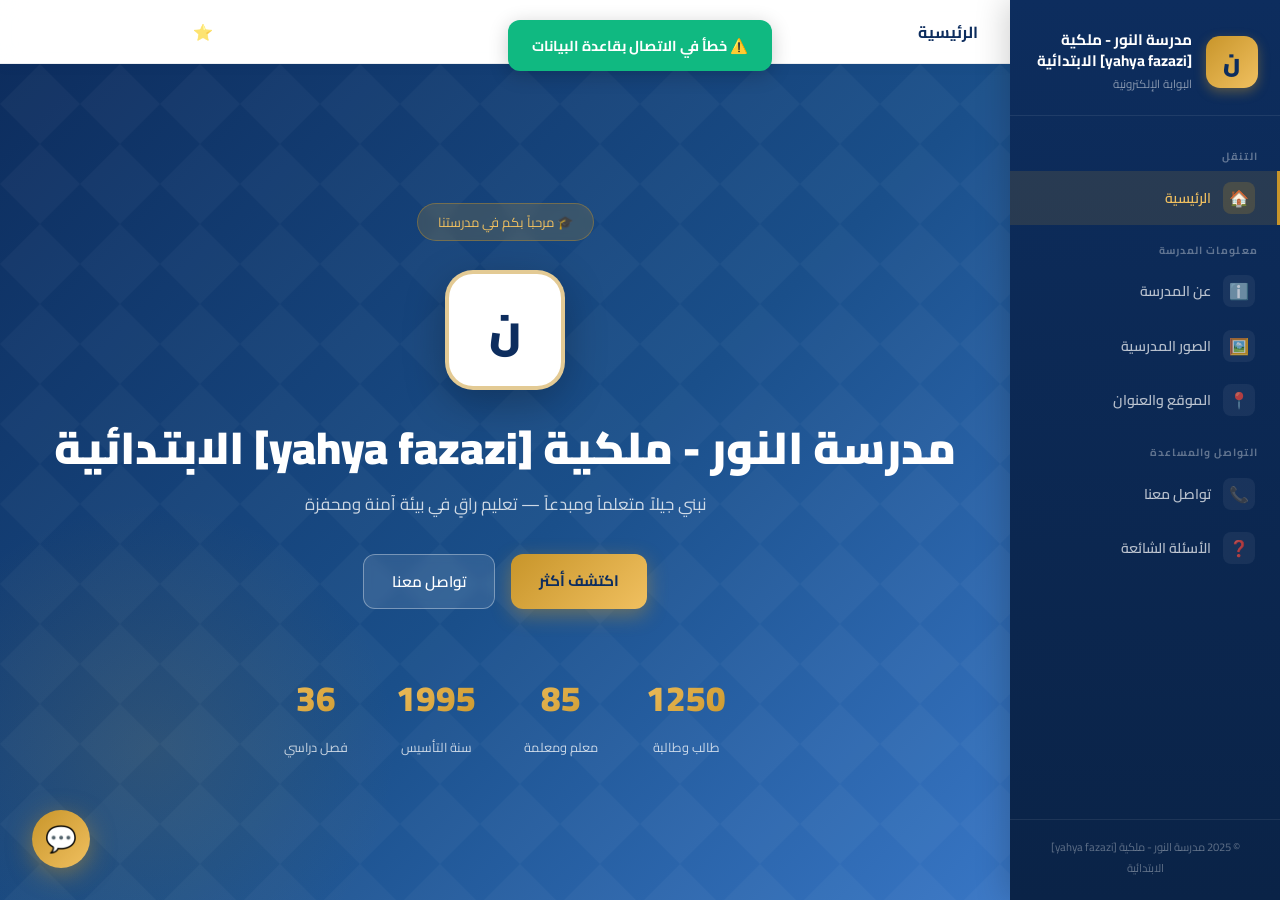
==== commit 5d5f5ba4: "توثيق حقوق الملكية" ====
--- a/index.html
+++ b/index.html
@@ -675,7 +675,7 @@
   <div class="sidebar-header">
     <div class="sidebar-logo" id="sbLogo">ن</div>
     <div>
-      <div class="sidebar-title" id="sbName">مدرسة النور الابتدائية</div>
+      <div class="sidebar-title" id="sbName">مدرسة النور - ملكية [yahya fazazi] الابتدائية</div>
       <div class="sidebar-subtitle">البوابة الإلكترونية</div>
     </div>
   </div>
@@ -707,7 +707,7 @@
   </nav>
 
   <div class="sidebar-footer">
-    <p>© 2025 مدرسة النور الابتدائية</p>
+    <p>© 2025 مدرسة النور - ملكية [yahya fazazi] الابتدائية</p>
   </div>
 </aside>
 
@@ -827,7 +827,7 @@
       <div class="hero-logo-wrap" id="heroLogoWrap">
         <span id="heroLogoText">ن</span>
       </div>
-      <h1 id="heroTitle">مدرسة النور الابتدائية</h1>
+      <h1 id="heroTitle">مدرسة النور - ملكية [yahya fazazi] الابتدائية</h1>
       <p class="hero-sub" id="heroSubtitle">نبني جيلاً متعلماً ومبدعاً — تعليم راقٍ في بيئة آمنة ومحفزة</p>
       <div class="hero-btns">
         <a href="#" onclick="showSection('sec-info')" class="btn-gold">اكتشف أكثر</a>
